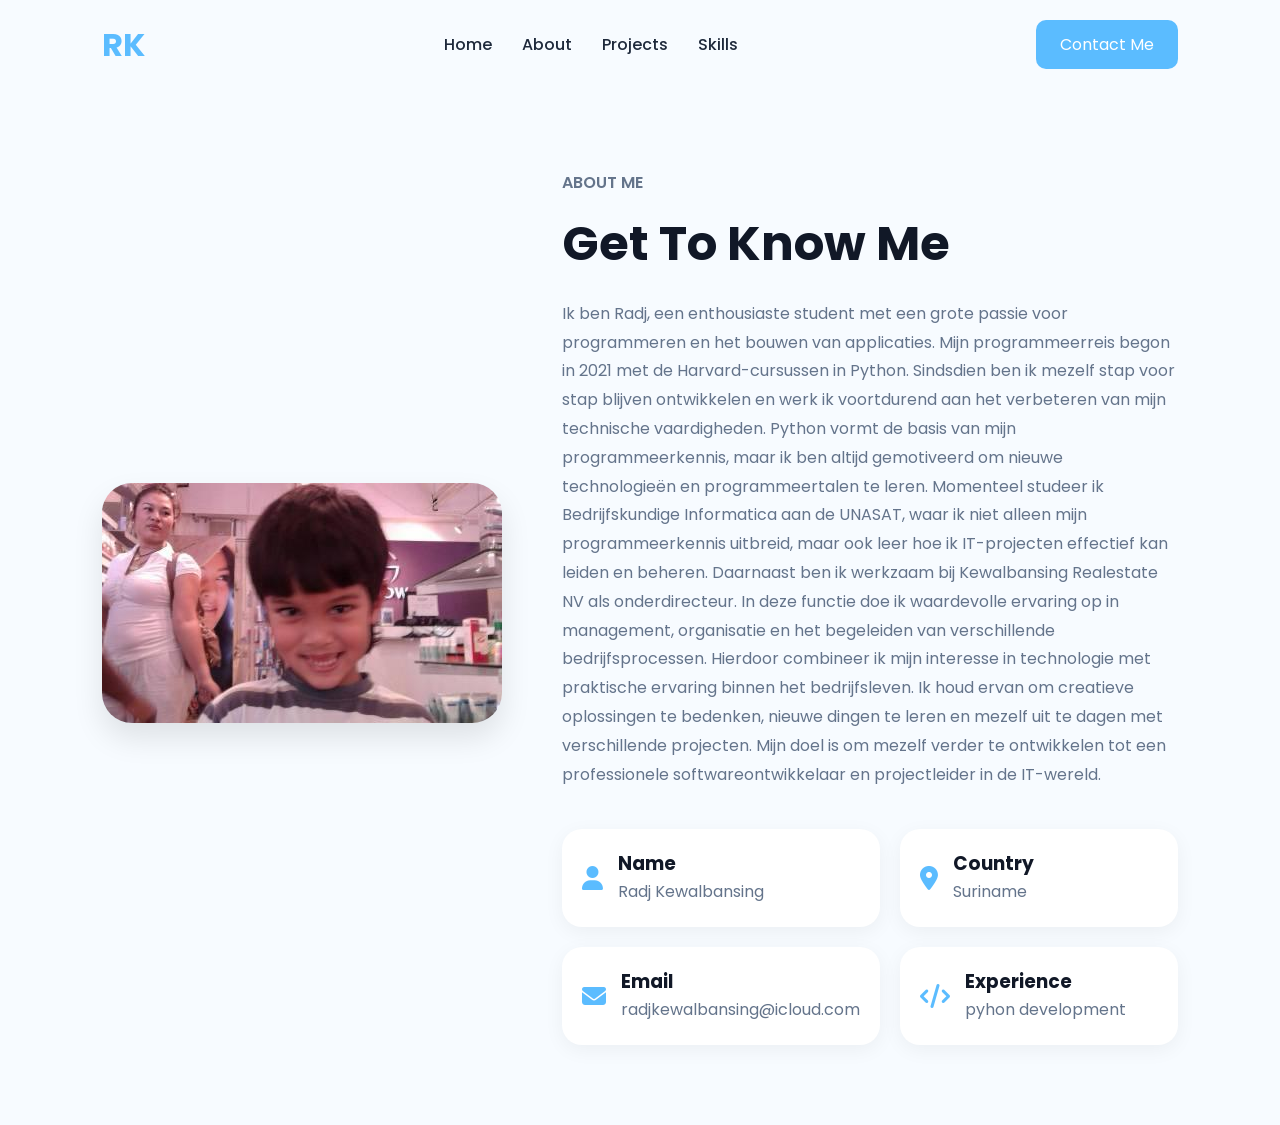
==== about.html @ 48f68107 "final portfolio website" ====
<!DOCTYPE html>
<html lang="en">
<head>
    <meta charset="UTF-8">
    <meta name="viewport" content="width=device-width, initial-scale=1.0">
    <title>About Me</title>

    <link rel="stylesheet" href="style.css">

    <link
        rel="stylesheet"
        href="https://cdnjs.cloudflare.com/ajax/libs/font-awesome/6.5.1/css/all.min.css"
    >
</head>
<body>

    <!-- NAVBAR -->

<header>
        <nav class="navbar">
            <div class="logo">
                <span>RK</span>
            </div>

            <ul class="nav-links">
                <li><a href="index.html">Home</a></li>
                <li><a href="about.html">About</a></li>
                <li><a href="projects.html">Projects</a></li>
                <li><a href="skills.html">Skills</a></li>
        
            </ul>

            <a href=" contact.html" class="contact-btn">Contact Me</a>
        </nav>
    </header>

    <!-- ABOUT -->

    <section class="about-page">

        <div class="about-image">
            <img src="img/selfimage.png.jpeg" alt="">
        </div>

        <div class="about-content">

            <p class="section-tag">ABOUT ME</p>

            <h1>Get To Know Me</h1>

            <p>
            Ik ben Radj, een enthousiaste student met een grote passie voor programmeren en het bouwen van applicaties. Mijn programmeerreis begon in 2021 met de Harvard-cursussen in Python. Sindsdien ben ik mezelf stap voor stap blijven ontwikkelen en werk ik voortdurend aan het verbeteren van mijn technische vaardigheden.

            Python vormt de basis van mijn programmeerkennis, maar ik ben altijd gemotiveerd om nieuwe technologieën en programmeertalen te leren. Momenteel studeer ik Bedrijfskundige Informatica aan de UNASAT, waar ik niet alleen mijn programmeerkennis uitbreid, maar ook leer hoe ik IT-projecten effectief kan leiden en beheren.

            Daarnaast ben ik werkzaam bij Kewalbansing Realestate NV als onderdirecteur. In deze functie doe ik waardevolle ervaring op in management, organisatie en het begeleiden van verschillende bedrijfsprocessen. Hierdoor combineer ik mijn interesse in technologie met praktische ervaring binnen het bedrijfsleven.

            Ik houd ervan om creatieve oplossingen te bedenken, nieuwe dingen te leren en mezelf uit te dagen met verschillende projecten. Mijn doel is om mezelf verder te ontwikkelen tot een professionele softwareontwikkelaar en projectleider in de IT-wereld.

            </p>

            <div class="info-grid">

                <div class="info-box">
                    <i class="fa-solid fa-user"></i>
                    <div>
                        <h3>Name</h3>
                        <p>Radj Kewalbansing</p>
                    </div>
                </div>

                <div class="info-box">
                    <i class="fa-solid fa-location-dot"></i>
                    <div>
                        <h3>Country</h3>
                        <p>Suriname</p>
                    </div>
                </div>

                <div class="info-box">
                    <i class="fa-solid fa-envelope"></i>
                    <div>
                        <h3>Email</h3>
                        <p>radjkewalbansing@icloud.com</p>
                    </div>
                </div>

                <div class="info-box">
                    <i class="fa-solid fa-code"></i>
                    <div>
                        <h3>Experience</h3>
                        <p>pyhon development</p>
                    </div>
                </div>

            </div>

        </div>

    </section>

</body>
</html>
---- style.css ----
/* GOOGLE FONT */
@import url('https://fonts.googleapis.com/css2?family=Poppins:wght@300;400;500;600;700&display=swap');

*{
    margin: 0;
    padding: 0;
    box-sizing: border-box;
}

body{
    font-family: 'Poppins', sans-serif;
    background: #f7fbff;
    color: #111827;
}

/* NAVBAR */

header{
    width: 100%;
    padding: 20px 8%;
}

.navbar{
    display: flex;
    justify-content: space-between;
    align-items: center;
}

.logo span{
    font-size: 2rem;
    font-weight: 700;
    color: #5bbcff;
}

.nav-links{
    display: flex;
    list-style: none;
    gap: 35px;
}

.nav-links a{
    text-decoration: none;
    color: #1e293b;
    font-weight: 500;
    transition: 0.3s;
}

.nav-links a:hover{
    color: #5bbcff;
}

.contact-btn{
    text-decoration: none;
    background: #5bbcff;
    color: white;
    padding: 12px 22px;
    border-radius: 10px;
    transition: 0.3s;
}

.contact-btn:hover{
    background: #3eaef8;
}

/* HERO */

.hero{
    min-height: 90vh;
    padding: 40px 8%;
    display: flex;
    justify-content: space-between;
    align-items: center;
    gap: 60px;
}

.hero-text{
    flex: 1;
}

.country{
    background: #dff2ff;
    display: inline-block;
    padding: 8px 16px;
    border-radius: 20px;
    color: #2196f3;
    margin-bottom: 20px;
    font-size: 14px;
    font-weight: 600;
}

.hero-text h1{
    font-size: 4rem;
    line-height: 1.2;
    margin-bottom: 20px;
}

.hero-text h1 span{
    color: #5bbcff;
}

.description{
    color: #64748b;
    font-size: 1.1rem;
    line-height: 1.8;
    margin-bottom: 30px;
    max-width: 600px;
}

.hero-buttons{
    display: flex;
    gap: 20px;
    margin-bottom: 30px;
}

.btn-primary,
.btn-secondary{
    padding: 14px 28px;
    border-radius: 12px;
    text-decoration: none;
    font-weight: 500;
    transition: 0.3s;
}

.btn-primary{
    background: #5bbcff;
    color: white;
}

.btn-primary:hover{
    background: #3eaef8;
}

.btn-secondary{
    border: 2px solid #5bbcff;
    color: #5bbcff;
}

.btn-secondary:hover{
    background: #5bbcff;
    color: white;
}

.socials{
    display: flex;
    gap: 20px;
    font-size: 1.4rem;
    color: #5bbcff;
}

.socials i{
    cursor: pointer;
    transition: 0.3s;
}

.socials i:hover{
    transform: translateY(-5px);
}

/* HERO IMAGE */

.hero-image{
    flex: 1;
    display: flex;
    justify-content: center;
}

.hero-image img{
    width: 400px;
    border-radius: 30px;
    box-shadow: 0 20px 40px rgba(0,0,0,0.1);
}

/* ABOUT */

.about{
    padding: 80px 8%;
    display: grid;
    grid-template-columns: repeat(auto-fit, minmax(300px,1fr));
    gap: 30px;
}

.about-card,
.skills-card{
    background: white;
    padding: 40px;
    border-radius: 25px;
    box-shadow: 0 10px 30px rgba(0,0,0,0.05);
}

.about-card h2,
.skills-card h2{
    margin-bottom: 20px;
    color: #111827;
}

.about-card p{
    color: #64748b;
    line-height: 1.8;
    margin-bottom: 20px;
}

.about-card a{
    text-decoration: none;
    color: #5bbcff;
    font-weight: 600;
}

.skills-grid{
    display: grid;
    grid-template-columns: repeat(2,1fr);
    gap: 15px;
}

.skill{
    background: #f1f9ff;
    padding: 15px;
    border-radius: 12px;
    text-align: center;
    font-weight: 500;
    color: #2196f3;
}

/* PROJECTS */

.projects{
    padding: 80px 8%;
}

.section-title{
    margin-bottom: 40px;
}

.section-title h2{
    font-size: 2.5rem;
}

.project-grid{
    display: grid;
    grid-template-columns: repeat(auto-fit, minmax(280px,1fr));
    gap: 30px;
}

.project-card{
    background: white;
    border-radius: 25px;
    overflow: hidden;
    box-shadow: 0 10px 25px rgba(0,0,0,0.05);
    transition: 0.3s;
}

.project-card:hover{
    transform: translateY(-10px);
}

.project-card img{
    width: 100%;
    height: 220px;
    object-fit: cover;
}

.project-content{
    padding: 25px;
}

.project-content h3{
    margin-bottom: 10px;
}

.project-content p{
    color: #64748b;
    line-height: 1.6;
}

/* RESPONSIVE */

@media(max-width: 900px){

    .hero{
        flex-direction: column;
        text-align: center;
    }

    .hero-buttons{
        justify-content: center;
    }

    .socials{
        justify-content: center;
    }

    .hero-text h1{
        font-size: 3rem;
    }

    .nav-links{
        display: none;
    }
}
@import url('https://fonts.googleapis.com/css2?family=Poppins:wght@300;400;500;600;700&display=swap');

*{
    margin:0;
    padding:0;
    box-sizing:border-box;
}

body{
    font-family:'Poppins',sans-serif;
    background:#f7fbff;
    color:#111827;
}

/* NAVBAR */

header{
    padding:20px 8%;
}

.navbar{
    display:flex;
    justify-content:space-between;
    align-items:center;
}

.logo span{
    font-size:2rem;
    font-weight:700;
    color:#5bbcff;
}

.nav-links{
    display:flex;
    list-style:none;
    gap:30px;
}

.nav-links a{
    text-decoration:none;
    color:#1e293b;
    font-weight:500;
    transition:.3s;
}

.nav-links a:hover,
.active{
    color:#5bbcff;
}

.contact-btn{
    text-decoration:none;
    background:#5bbcff;
    color:white;
    padding:12px 24px;
    border-radius:10px;
}

/* GENERAL */

.section-tag{
    color:#5bbcff;
    font-weight:600;
    margin-bottom:10px;
}

/* ABOUT PAGE */

.about-page{
    padding:80px 8%;
    display:flex;
    align-items:center;
    gap:60px;
    min-height:80vh;
}

.about-image img{
    width:400px;
    border-radius:30px;
    box-shadow:0 15px 30px rgba(0,0,0,0.1);
}

.about-content h1{
    font-size:3rem;
    margin-bottom:20px;
}

.about-content p{
    color:#64748b;
    line-height:1.8;
}

.info-grid{
    margin-top:40px;
    display:grid;
    grid-template-columns:repeat(2,1fr);
    gap:20px;
}

.info-box{
    background:white;
    padding:20px;
    border-radius:20px;
    display:flex;
    align-items:center;
    gap:15px;
    box-shadow:0 5px 20px rgba(0,0,0,0.05);
}

.info-box i{
    color:#5bbcff;
    font-size:1.5rem;
}

/* SKILLS PAGE */

.skills-page{
    padding:80px 8%;
}

.skills-title{
    text-align:center;
    margin-bottom:50px;
}

.skills-title h1{
    font-size:3rem;
}

.skills-container{
    display:grid;
    grid-template-columns:repeat(auto-fit,minmax(180px,1fr));
    gap:25px;
}

.skill-card{
    background:white;
    padding:40px;
    text-align:center;
    border-radius:25px;
    box-shadow:0 5px 20px rgba(0,0,0,0.05);
    transition:.3s;
}

.skill-card:hover{
    transform:translateY(-10px);
}

.skill-card i{
    font-size:3rem;
    color:#5bbcff;
    margin-bottom:20px;
}

.progress-section{
    margin-top:60px;
}

.progress-box{
    margin-bottom:25px;
}

.progress-box p{
    margin-bottom:10px;
    font-weight:600;
}

.progress{
    width:100%;
    height:12px;
    background:#dbeafe;
    border-radius:20px;
    overflow:hidden;
}

.progress span{
    display:block;
    height:100%;
    background:#5bbcff;
    border-radius:20px;
}

/* CONTACT PAGE */

.contact-page{
    padding:80px 8%;
    display:grid;
    grid-template-columns:1fr 1fr;
    gap:50px;
}

.contact-info h1{
    font-size:3rem;
    margin-bottom:20px;
}

.contact-info p{
    color:#64748b;
    line-height:1.8;
}

.contact-box{
    margin-top:25px;
    background:white;
    padding:18px;
    border-radius:15px;
    display:flex;
    align-items:center;
    gap:15px;
    box-shadow:0 5px 20px rgba(0,0,0,0.05);
}

.contact-box i{
    color:#5bbcff;
    font-size:1.3rem;
}

.contact-form{
    background:white;
    padding:40px;
    border-radius:30px;
    box-shadow:0 10px 30px rgba(0,0,0,0.05);
}

.contact-form input,
.contact-form textarea{
    width:100%;
    padding:16px;
    margin-bottom:20px;
    border:none;
    background:#f1f9ff;
    border-radius:12px;
    font-family:'Poppins',sans-serif;
}

.contact-form textarea{
    height:150px;
    resize:none;
}

.contact-form button{
    background:#5bbcff;
    color:white;
    border:none;
    padding:14px 30px;
    border-radius:12px;
    cursor:pointer;
    font-size:1rem;
}

/* RESPONSIVE */

@media(max-width:900px){

    .about-page{
        flex-direction:column;
        text-align:center;
    }

    .contact-page{
        grid-template-columns:1fr;
    }

    .nav-links{
        display:none;
    }

    .info-grid{
        grid-template-columns:1fr;
    }

}
/* PROJECTS PAGE */

.projects-page{
    padding:80px 8%;
}

.projects-title{
    text-align:center;
    margin-bottom:60px;
}

.projects-title h1{
    font-size:3rem;
    margin-bottom:20px;
}

.projects-title p{
    color:#64748b;
    max-width:700px;
    margin:auto;
    line-height:1.8;
}

.projects-grid{
    display:grid;
    grid-template-columns:repeat(auto-fit,minmax(300px,1fr));
    gap:35px;
}

.project-card{
    background:white;
    border-radius:25px;
    overflow:hidden;
    box-shadow:0 10px 30px rgba(0,0,0,0.05);
    transition:.3s;
}

.project-card:hover{
    transform:translateY(-10px);
}

.project-card img{
    width:100%;
    height:220px;
    object-fit:cover;
}

.project-content{
    padding:25px;
}

.project-content h3{
    margin-bottom:15px;
    font-size:1.4rem;
}

.project-content p{
    color:#64748b;
    line-height:1.7;
    margin-bottom:20px;
}

.project-tags{
    display:flex;
    flex-wrap:wrap;
    gap:10px;
    margin-bottom:25px;
}

.project-tags span{
    background:#e0f2fe;
    color:#2196f3;
    padding:8px 14px;
    border-radius:20px;
    font-size:.9rem;
    font-weight:500;
}

.project-buttons{
    display:flex;
    gap:15px;
}

.project-buttons a{
    text-decoration:none;
    background:#5bbcff;
    color:white;
    padding:12px 20px;
    border-radius:12px;
    transition:.3s;
    font-size:.95rem;
}

.project-buttons a:hover{
    background:#3eaef8;
}

/* RESPONSIVE */

@media(max-width:768px){

    .projects-title h1{
        font-size:2.3rem;
    }

}
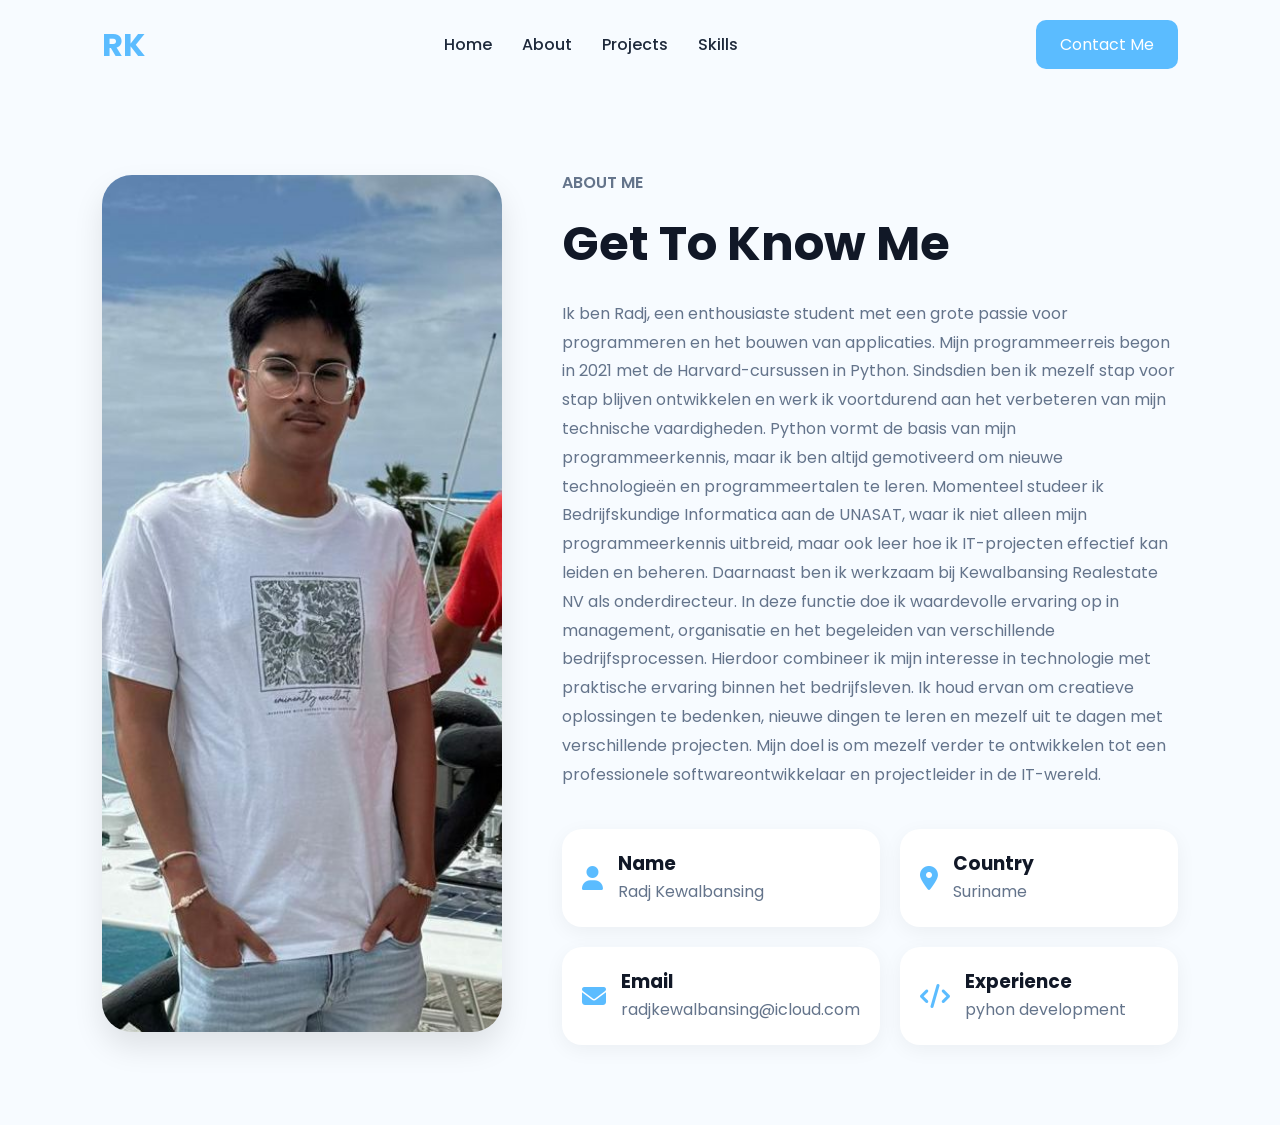
==== commit fe8c94ca: "final fina;" ====
--- a/about.html
+++ b/about.html
@@ -39,7 +39,7 @@
     <section class="about-page">
 
         <div class="about-image">
-            <img src="img/selfimage.png.jpeg" alt="">
+            <img src="img/image.png" alt="">
         </div>
 
         <div class="about-content">
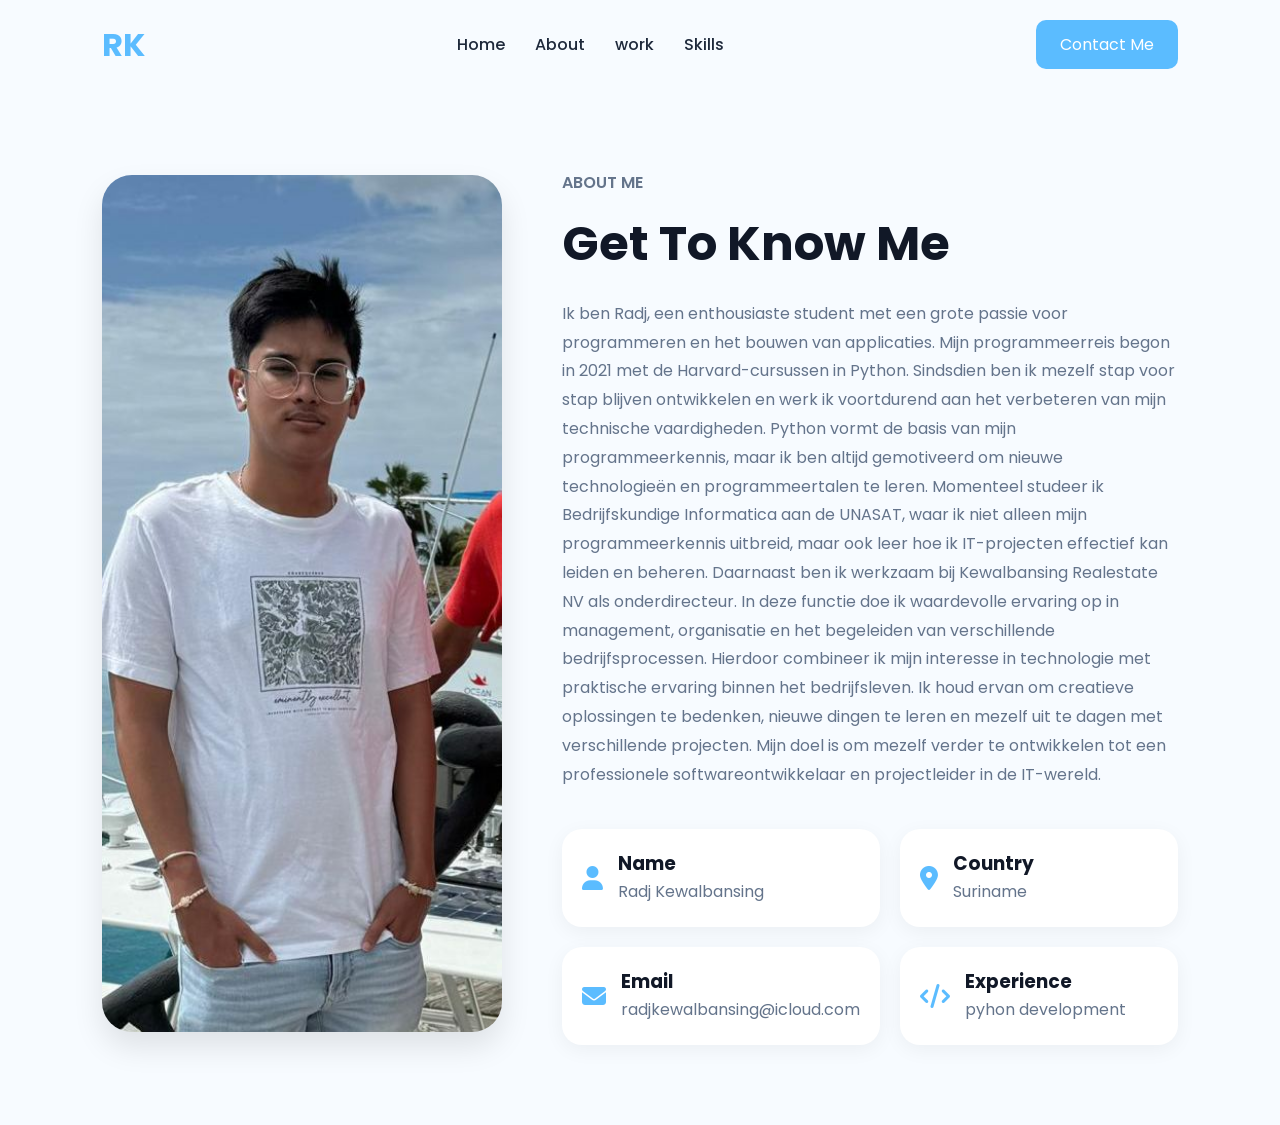
==== commit 17b8932f: "changes to fit criteria" ====
--- a/about.html
+++ b/about.html
@@ -5,7 +5,7 @@
     <meta name="viewport" content="width=device-width, initial-scale=1.0">
     <title>About Me</title>
 
-    <link rel="stylesheet" href="style.css">
+    <link rel="stylesheet" href="css/main.css">
 
     <link
         rel="stylesheet"
@@ -25,7 +25,7 @@
             <ul class="nav-links">
                 <li><a href="index.html">Home</a></li>
                 <li><a href="about.html">About</a></li>
-                <li><a href="projects.html">Projects</a></li>
+                <li><a href="work.html">work</a></li>
                 <li><a href="skills.html">Skills</a></li>
         
             </ul>
--- a/css/main.css
+++ b/css/main.css
@@ -0,0 +1,676 @@
+/* GOOGLE FONT */
+@import url('https://fonts.googleapis.com/css2?family=Poppins:wght@300;400;500;600;700&display=swap');
+
+*{
+    margin: 0;
+    padding: 0;
+    box-sizing: border-box;
+}
+
+body{
+    font-family: 'Poppins', sans-serif;
+    background: #f7fbff;
+    color: #111827;
+}
+
+/* NAVBAR */
+
+header{
+    width: 100%;
+    padding: 20px 8%;
+}
+
+.navbar{
+    display: flex;
+    justify-content: space-between;
+    align-items: center;
+}
+
+.logo span{
+    font-size: 2rem;
+    font-weight: 700;
+    color: #5bbcff;
+}
+
+.nav-links{
+    display: flex;
+    list-style: none;
+    gap: 35px;
+}
+
+.nav-links a{
+    text-decoration: none;
+    color: #1e293b;
+    font-weight: 500;
+    transition: 0.3s;
+}
+
+.nav-links a:hover{
+    color: #5bbcff;
+}
+
+.contact-btn{
+    text-decoration: none;
+    background: #5bbcff;
+    color: white;
+    padding: 12px 22px;
+    border-radius: 10px;
+    transition: 0.3s;
+}
+
+.contact-btn:hover{
+    background: #3eaef8;
+}
+
+/* HERO */
+
+.hero{
+    min-height: 90vh;
+    padding: 40px 8%;
+    display: flex;
+    justify-content: space-between;
+    align-items: center;
+    gap: 60px;
+}
+
+.hero-text{
+    flex: 1;
+}
+
+.country{
+    background: #dff2ff;
+    display: inline-block;
+    padding: 8px 16px;
+    border-radius: 20px;
+    color: #2196f3;
+    margin-bottom: 20px;
+    font-size: 14px;
+    font-weight: 600;
+}
+
+.hero-text h1{
+    font-size: 4rem;
+    line-height: 1.2;
+    margin-bottom: 20px;
+}
+
+.hero-text h1 span{
+    color: #5bbcff;
+}
+
+.description{
+    color: #64748b;
+    font-size: 1.1rem;
+    line-height: 1.8;
+    margin-bottom: 30px;
+    max-width: 600px;
+}
+
+.hero-buttons{
+    display: flex;
+    gap: 20px;
+    margin-bottom: 30px;
+}
+
+.btn-primary,
+.btn-secondary{
+    padding: 14px 28px;
+    border-radius: 12px;
+    text-decoration: none;
+    font-weight: 500;
+    transition: 0.3s;
+}
+
+.btn-primary{
+    background: #5bbcff;
+    color: white;
+}
+
+.btn-primary:hover{
+    background: #3eaef8;
+}
+
+.btn-secondary{
+    border: 2px solid #5bbcff;
+    color: #5bbcff;
+}
+
+.btn-secondary:hover{
+    background: #5bbcff;
+    color: white;
+}
+
+.socials{
+    display: flex;
+    gap: 20px;
+    font-size: 1.4rem;
+    color: #5bbcff;
+}
+
+.socials i{
+    cursor: pointer;
+    transition: 0.3s;
+}
+
+.socials i:hover{
+    transform: translateY(-5px);
+}
+
+/* HERO IMAGE */
+
+.hero-image{
+    flex: 1;
+    display: flex;
+    justify-content: center;
+}
+
+.hero-image img{
+    width: 400px;
+    border-radius: 30px;
+    box-shadow: 0 20px 40px rgba(0,0,0,0.1);
+}
+
+/* ABOUT */
+
+.about{
+    padding: 80px 8%;
+    display: grid;
+    grid-template-columns: repeat(auto-fit, minmax(300px,1fr));
+    gap: 30px;
+}
+
+.about-card,
+.skills-card{
+    background: white;
+    padding: 40px;
+    border-radius: 25px;
+    box-shadow: 0 10px 30px rgba(0,0,0,0.05);
+}
+
+.about-card h2,
+.skills-card h2{
+    margin-bottom: 20px;
+    color: #111827;
+}
+
+.about-card p{
+    color: #64748b;
+    line-height: 1.8;
+    margin-bottom: 20px;
+}
+
+.about-card a{
+    text-decoration: none;
+    color: #5bbcff;
+    font-weight: 600;
+}
+
+.skills-grid{
+    display: grid;
+    grid-template-columns: repeat(2,1fr);
+    gap: 15px;
+}
+
+.skill{
+    background: #f1f9ff;
+    padding: 15px;
+    border-radius: 12px;
+    text-align: center;
+    font-weight: 500;
+    color: #2196f3;
+}
+
+/* PROJECTS */
+
+.projects{
+    padding: 80px 8%;
+}
+
+.section-title{
+    margin-bottom: 40px;
+}
+
+.section-title h2{
+    font-size: 2.5rem;
+}
+
+.project-grid{
+    display: grid;
+    grid-template-columns: repeat(auto-fit, minmax(280px,1fr));
+    gap: 30px;
+}
+
+.project-card{
+    background: white;
+    border-radius: 25px;
+    overflow: hidden;
+    box-shadow: 0 10px 25px rgba(0,0,0,0.05);
+    transition: 0.3s;
+}
+
+.project-card:hover{
+    transform: translateY(-10px);
+}
+
+.project-card img{
+    width: 100%;
+    height: 220px;
+    object-fit: cover;
+}
+
+.project-content{
+    padding: 25px;
+}
+
+.project-content h3{
+    margin-bottom: 10px;
+}
+
+.project-content p{
+    color: #64748b;
+    line-height: 1.6;
+}
+
+/* RESPONSIVE */
+
+@media(max-width: 900px){
+
+    .hero{
+        flex-direction: column;
+        text-align: center;
+    }
+
+    .hero-buttons{
+        justify-content: center;
+    }
+
+    .socials{
+        justify-content: center;
+    }
+
+    .hero-text h1{
+        font-size: 3rem;
+    }
+
+    .nav-links{
+        display: none;
+    }
+}
+@import url('https://fonts.googleapis.com/css2?family=Poppins:wght@300;400;500;600;700&display=swap');
+
+*{
+    margin:0;
+    padding:0;
+    box-sizing:border-box;
+}
+
+body{
+    font-family:'Poppins',sans-serif;
+    background:#f7fbff;
+    color:#111827;
+}
+
+/* NAVBAR */
+
+header{
+    padding:20px 8%;
+}
+
+.navbar{
+    display:flex;
+    justify-content:space-between;
+    align-items:center;
+}
+
+.logo span{
+    font-size:2rem;
+    font-weight:700;
+    color:#5bbcff;
+}
+
+.nav-links{
+    display:flex;
+    list-style:none;
+    gap:30px;
+}
+
+.nav-links a{
+    text-decoration:none;
+    color:#1e293b;
+    font-weight:500;
+    transition:.3s;
+}
+
+.nav-links a:hover,
+.active{
+    color:#5bbcff;
+}
+
+.contact-btn{
+    text-decoration:none;
+    background:#5bbcff;
+    color:white;
+    padding:12px 24px;
+    border-radius:10px;
+}
+
+/* GENERAL */
+
+.section-tag{
+    color:#5bbcff;
+    font-weight:600;
+    margin-bottom:10px;
+}
+
+/* ABOUT PAGE */
+
+.about-page{
+    padding:80px 8%;
+    display:flex;
+    align-items:center;
+    gap:60px;
+    min-height:80vh;
+}
+
+.about-image img{
+    width:400px;
+    border-radius:30px;
+    box-shadow:0 15px 30px rgba(0,0,0,0.1);
+}
+
+.about-content h1{
+    font-size:3rem;
+    margin-bottom:20px;
+}
+
+.about-content p{
+    color:#64748b;
+    line-height:1.8;
+}
+
+.info-grid{
+    margin-top:40px;
+    display:grid;
+    grid-template-columns:repeat(2,1fr);
+    gap:20px;
+}
+
+.info-box{
+    background:white;
+    padding:20px;
+    border-radius:20px;
+    display:flex;
+    align-items:center;
+    gap:15px;
+    box-shadow:0 5px 20px rgba(0,0,0,0.05);
+}
+
+.info-box i{
+    color:#5bbcff;
+    font-size:1.5rem;
+}
+
+/* SKILLS PAGE */
+
+.skills-page{
+    padding:80px 8%;
+}
+
+.skills-title{
+    text-align:center;
+    margin-bottom:50px;
+}
+
+.skills-title h1{
+    font-size:3rem;
+}
+
+.skills-container{
+    display:grid;
+    grid-template-columns:repeat(auto-fit,minmax(180px,1fr));
+    gap:25px;
+}
+
+.skill-card{
+    background:white;
+    padding:40px;
+    text-align:center;
+    border-radius:25px;
+    box-shadow:0 5px 20px rgba(0,0,0,0.05);
+    transition:.3s;
+}
+
+.skill-card:hover{
+    transform:translateY(-10px);
+}
+
+.skill-card i{
+    font-size:3rem;
+    color:#5bbcff;
+    margin-bottom:20px;
+}
+
+.progress-section{
+    margin-top:60px;
+}
+
+.progress-box{
+    margin-bottom:25px;
+}
+
+.progress-box p{
+    margin-bottom:10px;
+    font-weight:600;
+}
+
+.progress{
+    width:100%;
+    height:12px;
+    background:#dbeafe;
+    border-radius:20px;
+    overflow:hidden;
+}
+
+.progress span{
+    display:block;
+    height:100%;
+    background:#5bbcff;
+    border-radius:20px;
+}
+
+/* CONTACT PAGE */
+
+.contact-page{
+    padding:80px 8%;
+    display:grid;
+    grid-template-columns:1fr 1fr;
+    gap:50px;
+}
+
+.contact-info h1{
+    font-size:3rem;
+    margin-bottom:20px;
+}
+
+.contact-info p{
+    color:#64748b;
+    line-height:1.8;
+}
+
+.contact-box{
+    margin-top:25px;
+    background:white;
+    padding:18px;
+    border-radius:15px;
+    display:flex;
+    align-items:center;
+    gap:15px;
+    box-shadow:0 5px 20px rgba(0,0,0,0.05);
+}
+
+.contact-box i{
+    color:#5bbcff;
+    font-size:1.3rem;
+}
+
+.contact-form{
+    background:white;
+    padding:40px;
+    border-radius:30px;
+    box-shadow:0 10px 30px rgba(0,0,0,0.05);
+}
+
+.contact-form input,
+.contact-form textarea{
+    width:100%;
+    padding:16px;
+    margin-bottom:20px;
+    border:none;
+    background:#f1f9ff;
+    border-radius:12px;
+    font-family:'Poppins',sans-serif;
+}
+
+.contact-form textarea{
+    height:150px;
+    resize:none;
+}
+
+.contact-form button{
+    background:#5bbcff;
+    color:white;
+    border:none;
+    padding:14px 30px;
+    border-radius:12px;
+    cursor:pointer;
+    font-size:1rem;
+}
+
+/* RESPONSIVE */
+
+@media(max-width:900px){
+
+    .about-page{
+        flex-direction:column;
+        text-align:center;
+    }
+
+    .contact-page{
+        grid-template-columns:1fr;
+    }
+
+    .nav-links{
+        display:none;
+    }
+
+    .info-grid{
+        grid-template-columns:1fr;
+    }
+
+}
+/* PROJECTS PAGE */
+
+.projects-page{
+    padding:80px 8%;
+}
+
+.projects-title{
+    text-align:center;
+    margin-bottom:60px;
+}
+
+.projects-title h1{
+    font-size:3rem;
+    margin-bottom:20px;
+}
+
+.projects-title p{
+    color:#64748b;
+    max-width:700px;
+    margin:auto;
+    line-height:1.8;
+}
+
+.projects-grid{
+    display:grid;
+    grid-template-columns:repeat(auto-fit,minmax(300px,1fr));
+    gap:35px;
+}
+
+.project-card{
+    background:white;
+    border-radius:25px;
+    overflow:hidden;
+    box-shadow:0 10px 30px rgba(0,0,0,0.05);
+    transition:.3s;
+}
+
+.project-card:hover{
+    transform:translateY(-10px);
+}
+
+.project-card img{
+    width:100%;
+    height:220px;
+    object-fit:cover;
+}
+
+.project-content{
+    padding:25px;
+}
+
+.project-content h3{
+    margin-bottom:15px;
+    font-size:1.4rem;
+}
+
+.project-content p{
+    color:#64748b;
+    line-height:1.7;
+    margin-bottom:20px;
+}
+
+.project-tags{
+    display:flex;
+    flex-wrap:wrap;
+    gap:10px;
+    margin-bottom:25px;
+}
+
+.project-tags span{
+    background:#e0f2fe;
+    color:#2196f3;
+    padding:8px 14px;
+    border-radius:20px;
+    font-size:.9rem;
+    font-weight:500;
+}
+
+.project-buttons{
+    display:flex;
+    gap:15px;
+}
+
+.project-buttons a{
+    text-decoration:none;
+    background:#5bbcff;
+    color:white;
+    padding:12px 20px;
+    border-radius:12px;
+    transition:.3s;
+    font-size:.95rem;
+}
+
+.project-buttons a:hover{
+    background:#3eaef8;
+}
+
+/* RESPONSIVE */
+
+@media(max-width:768px){
+
+    .projects-title h1{
+        font-size:2.3rem;
+    }
+
+}
